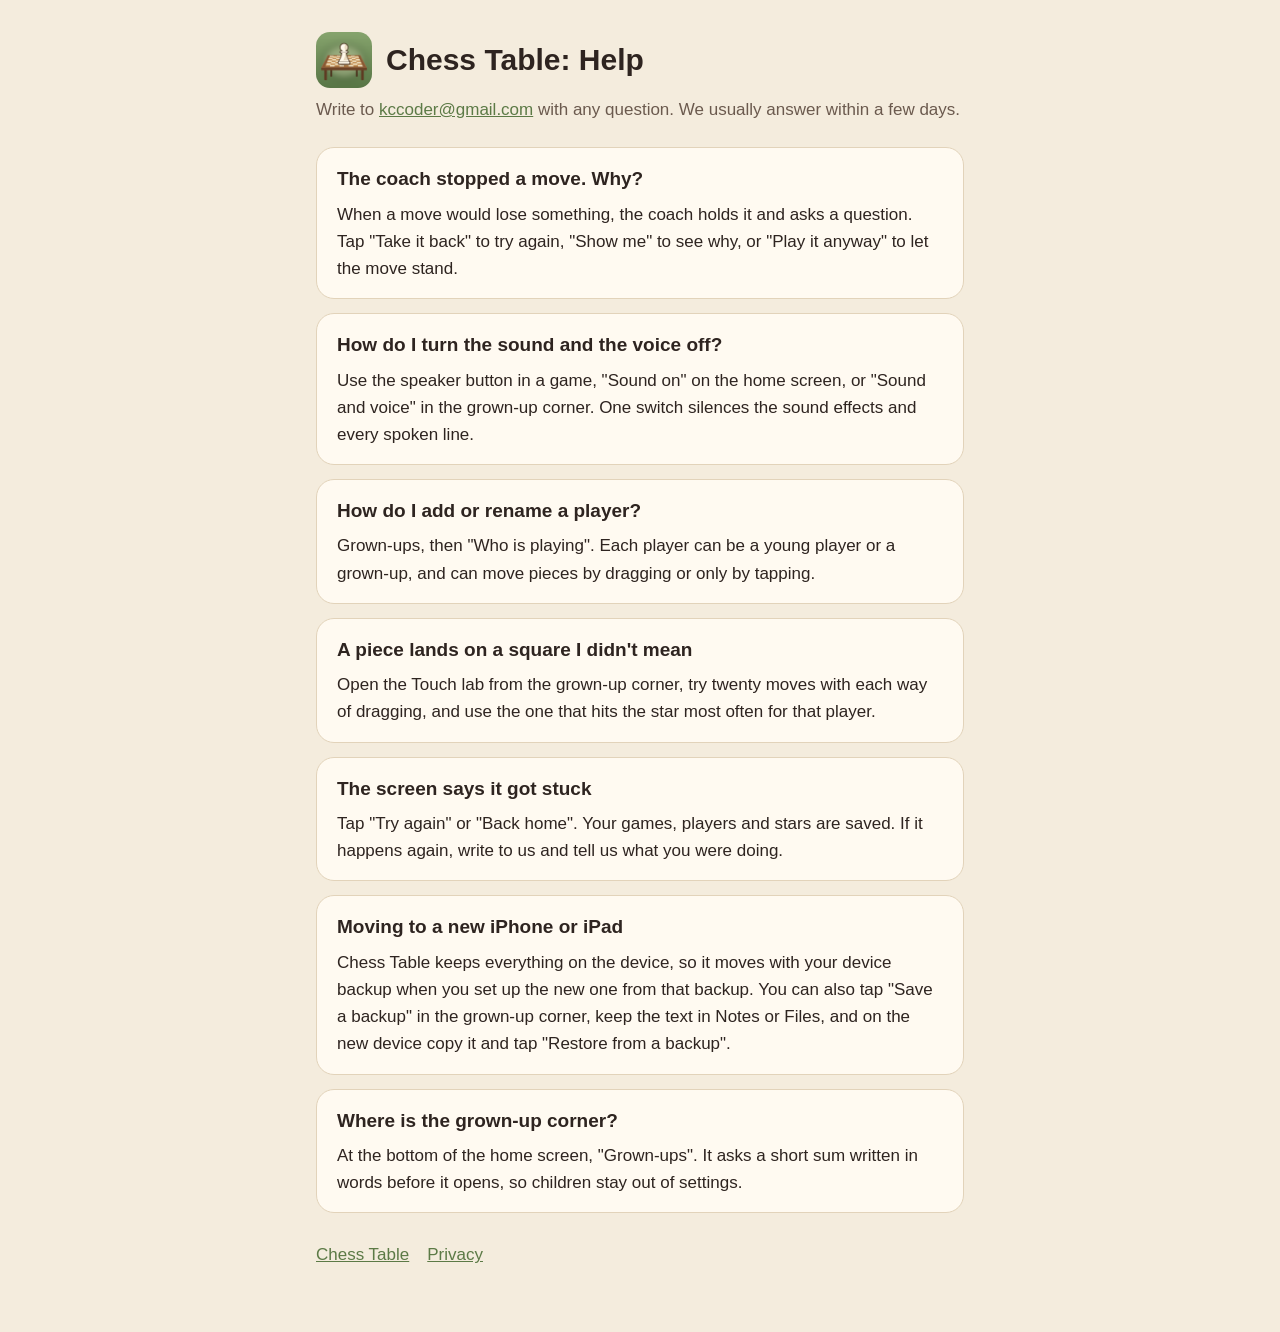
==== support.html @ 082e7346 "Privacy policy and help pages for Chess Table" ====
<!doctype html>
<html lang="en">
<head>
<meta charset="utf-8">
<meta name="viewport" content="width=device-width, initial-scale=1">
<title>Chess Table: Help</title>
<meta name="description" content="Help and contact for the Chess Table app.">
<link rel="stylesheet" href="style.css">
</head>
<body>
<main>
<header>
<img src="icon.png" alt="">
<h1>Chess Table: Help</h1>
</header>
<p class="lead">Write to <a href="mailto:kccoder@gmail.com">kccoder@gmail.com</a> with any question. We usually answer within a few days.</p>

<section>
<h2>The coach stopped a move. Why?</h2>
<p>When a move would lose something, the coach holds it and asks a question. Tap "Take it back" to try again, "Show me" to see why, or "Play it anyway" to let the move stand.</p>
</section>

<section>
<h2>How do I turn the sound and the voice off?</h2>
<p>Use the speaker button in a game, "Sound on" on the home screen, or "Sound and voice" in the grown-up corner. One switch silences the sound effects and every spoken line.</p>
</section>

<section>
<h2>How do I add or rename a player?</h2>
<p>Grown-ups, then "Who is playing". Each player can be a young player or a grown-up, and can move pieces by dragging or only by tapping.</p>
</section>

<section>
<h2>A piece lands on a square I didn't mean</h2>
<p>Open the Touch lab from the grown-up corner, try twenty moves with each way of dragging, and use the one that hits the star most often for that player.</p>
</section>

<section>
<h2>The screen says it got stuck</h2>
<p>Tap "Try again" or "Back home". Your games, players and stars are saved. If it happens again, write to us and tell us what you were doing.</p>
</section>

<section>
<h2>Moving to a new iPhone or iPad</h2>
<p>Chess Table keeps everything on the device, so it moves with your device backup when you set up the new one from that backup. You can also tap "Save a backup" in the grown-up corner, keep the text in Notes or Files, and on the new device copy it and tap "Restore from a backup".</p>
</section>

<section>
<h2>Where is the grown-up corner?</h2>
<p>At the bottom of the home screen, "Grown-ups". It asks a short sum written in words before it opens, so children stay out of settings.</p>
</section>

<nav><a href="index.html">Chess Table</a><a href="privacy.html">Privacy</a></nav>
</main>
</body>
</html>
---- style.css ----
:root {
  --paper: #f4ecdd;
  --card: #fffaf1;
  --ink: #2e2420;
  --ink-soft: #6b5a4e;
  --line: #e2d3ba;
  --moss: #5c7a46;
}
@media (prefers-color-scheme: dark) {
  :root {
    --paper: #1d1916;
    --card: #28221e;
    --ink: #f3ebe0;
    --ink-soft: #c9b9a8;
    --line: #3c332c;
    --moss: #9fbf86;
  }
}
* { box-sizing: border-box; }
body {
  margin: 0;
  background: var(--paper);
  color: var(--ink);
  font: 17px/1.6 -apple-system, BlinkMacSystemFont, "Segoe UI", Roboto, sans-serif;
}
main { max-width: 680px; margin: 0 auto; padding: 32px 16px 64px; }
header { display: flex; align-items: center; gap: 14px; margin-bottom: 8px; }
header img { width: 56px; height: 56px; border-radius: 14px; }
h1 { font-size: 30px; line-height: 1.2; margin: 0; font-family: ui-rounded, -apple-system, sans-serif; }
.lead { color: var(--ink-soft); margin: 4px 0 24px; }
section { background: var(--card); border: 1px solid var(--line); border-radius: 18px; padding: 16px 20px; margin: 14px 0; }
h2 { font-size: 19px; margin: 0 0 6px; font-family: ui-rounded, -apple-system, sans-serif; }
p { margin: 0; }
a { color: var(--moss); }
nav { margin-top: 28px; display: flex; gap: 18px; flex-wrap: wrap; }
.small { color: var(--ink-soft); font-size: 15px; margin-top: 20px; }
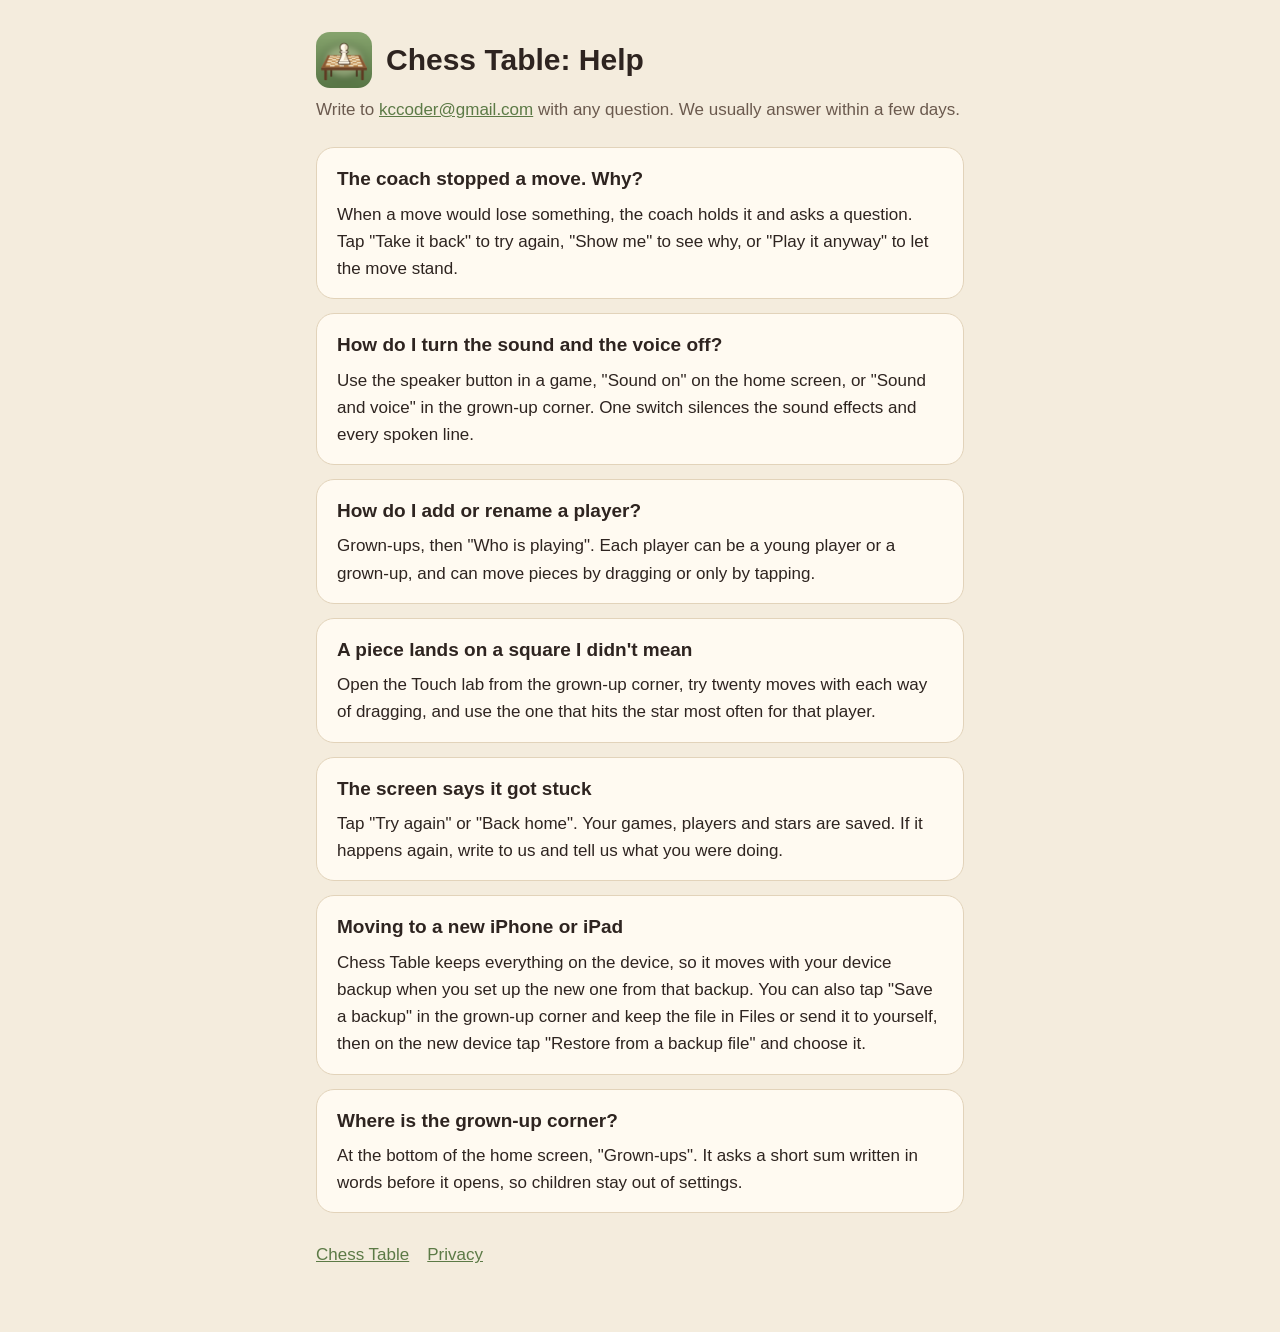
==== commit df6bdd45: "Backups are saved as a file now, and restored by choosing the file" ====
--- a/support.html
+++ b/support.html
@@ -42,7 +42,7 @@
 
 <section>
 <h2>Moving to a new iPhone or iPad</h2>
-<p>Chess Table keeps everything on the device, so it moves with your device backup when you set up the new one from that backup. You can also tap "Save a backup" in the grown-up corner, keep the text in Notes or Files, and on the new device copy it and tap "Restore from a backup".</p>
+<p>Chess Table keeps everything on the device, so it moves with your device backup when you set up the new one from that backup. You can also tap "Save a backup" in the grown-up corner and keep the file in Files or send it to yourself, then on the new device tap "Restore from a backup file" and choose it.</p>
 </section>
 
 <section>
